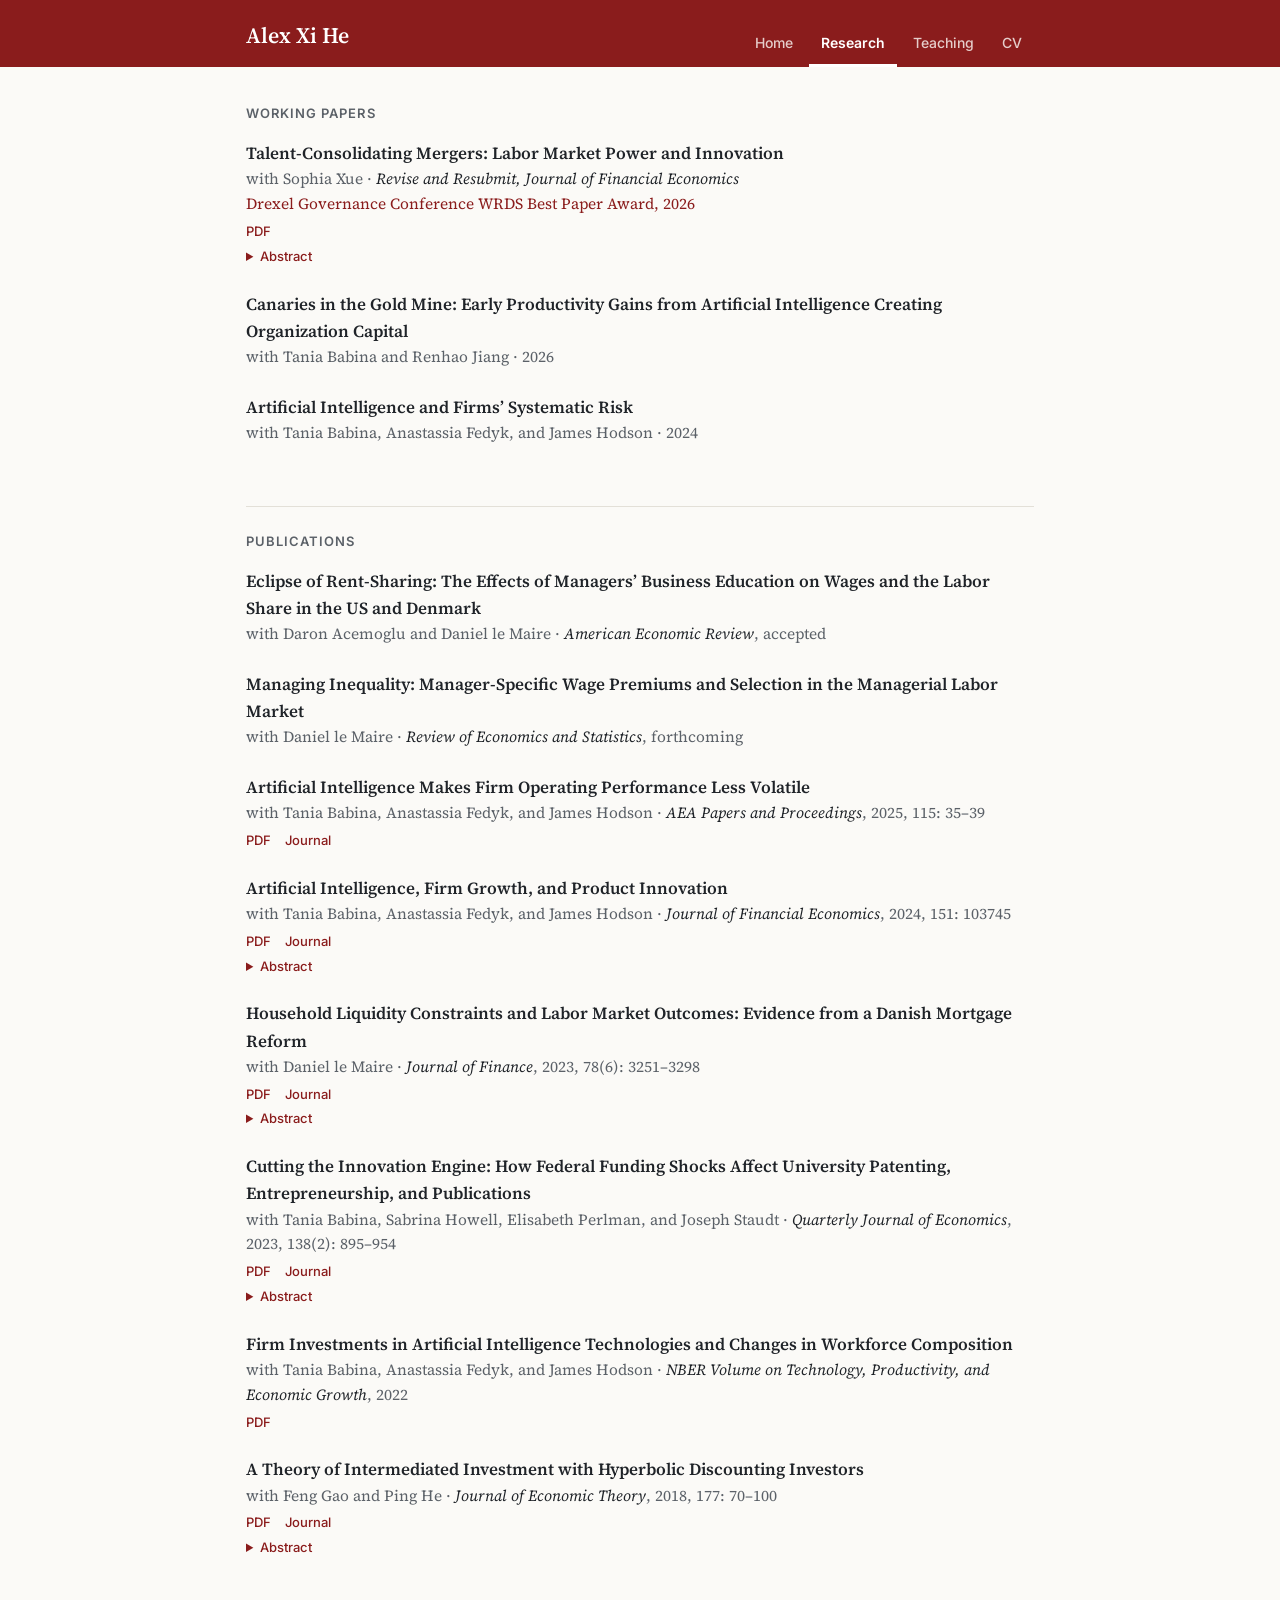
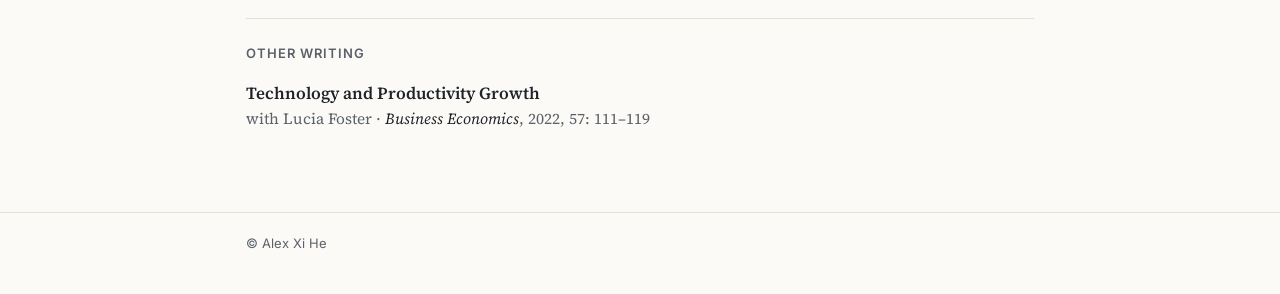
==== research.html @ 5d97be00 "Split homepage into Home, Research, and Teaching tabs Add a shared stylesheet and tab bar, a Researc" ====
<!doctype html>
<html lang="en">
<head>
<meta charset="utf-8">
<meta name="viewport" content="width=device-width, initial-scale=1">
<title>Research · Alex Xi He</title>
<meta name="description" content="Working papers and publications by Alex Xi He.">
<link rel="preconnect" href="https://fonts.googleapis.com">
<link rel="preconnect" href="https://fonts.gstatic.com" crossorigin>
<link href="https://fonts.googleapis.com/css2?family=Source+Serif+4:ital,opsz,wght@0,8..60,400;0,8..60,600;1,8..60,400&family=Inter:wght@400;500;600&display=swap" rel="stylesheet">
<link rel="stylesheet" href="style.css">
</head>
<body>

<header class="site-head">
  <div class="wrap">
    <a class="site-name" href="./">Alex Xi He</a>
    <nav class="tabs">
      <a href="./">Home</a>
      <a class="active" href="research.html">Research</a>
      <a href="teaching.html">Teaching</a>
      <a href="cv.pdf">CV</a>
    </nav>
  </div>
</header>

<main class="wrap">
  <section>
    <h2>Working Papers</h2>

    <div class="paper">
      <span class="title">Talent-Consolidating Mergers: Labor Market Power and Innovation</span>
      <div class="meta">with Sophia Xue · <span class="venue">Revise and Resubmit, Journal of Financial Economics</span></div>
      <div class="award">Drexel Governance Conference WRDS Best Paper Award, 2026</div>
      <div class="links"><a href="inventor.pdf">PDF</a></div>
      <details>
        <summary>Abstract</summary>
        <p>This paper argues that mergers and acquisitions (M&amp;As) reduce inventors’ innovation incentives and outputs by increasing firms’ labor market power and limiting the rents inventors can capture. We test this mechanism using individual-level longitudinal data from the U.S. Census Bureau. We find that, at both target and acquiring firms, inventors exposed to greater increases in labor market concentration in already concentrated labor markets produce fewer patents, earn lower wages, and exhibit reduced job mobility following mergers. In aggregate, the negative impact of increased labor market power on inventor productivity outweighs the potential benefits from innovation synergies. Overall, our findings highlight the critical role of labor market dynamics and inventor incentives in evaluating the innovation consequences of M&amp;As.</p>
      </details>
    </div>

    <div class="paper">
      <span class="title">Canaries in the Gold Mine: Early Productivity Gains from Artificial Intelligence Creating Organization Capital</span>
      <div class="meta">with Tania Babina and Renhao Jiang · 2026</div>
    </div>

    <div class="paper">
      <span class="title">Artificial Intelligence and Firms’ Systematic Risk</span>
      <div class="meta">with Tania Babina, Anastassia Fedyk, and James Hodson · 2024</div>
    </div>
  </section>

  <section>
    <h2>Publications</h2>

    <div class="paper">
      <span class="title">Eclipse of Rent-Sharing: The Effects of Managers’ Business Education on Wages and the Labor Share in the US and Denmark</span>
      <div class="meta">with Daron Acemoglu and Daniel le Maire · <span class="venue">American Economic Review</span>, accepted</div>
    </div>

    <div class="paper">
      <span class="title">Managing Inequality: Manager-Specific Wage Premiums and Selection in the Managerial Labor Market</span>
      <div class="meta">with Daniel le Maire · <span class="venue">Review of Economics and Statistics</span>, forthcoming</div>
    </div>

    <div class="paper">
      <span class="title">Artificial Intelligence Makes Firm Operating Performance Less Volatile</span>
      <div class="meta">with Tania Babina, Anastassia Fedyk, and James Hodson · <span class="venue">AEA Papers and Proceedings</span>, 2025, 115: 35–39</div>
      <div class="links"><a href="aeapp.pdf">PDF</a><a href="https://doi.org/10.1257/pandp.20251002">Journal</a></div>
    </div>

    <div class="paper">
      <span class="title">Artificial Intelligence, Firm Growth, and Product Innovation</span>
      <div class="meta">with Tania Babina, Anastassia Fedyk, and James Hodson · <span class="venue">Journal of Financial Economics</span>, 2024, 151: 103745</div>
      <div class="links"><a href="jfe.pdf">PDF</a><a href="https://doi.org/10.1016/j.jfineco.2023.103745">Journal</a></div>
      <details>
        <summary>Abstract</summary>
        <p>We study the use and economic impact of AI technologies. We propose a new measure of firm-level AI investments using employee resumes. Our measure reveals a stark increase in AI investments across sectors. AI-investing firms experience higher growth in sales, employment, and market valuations. This growth comes primarily through increased product innovation. Our results are robust to instrumenting AI investments using firms’ exposure to universities’ supply of AI graduates. AI-powered growth concentrates among larger firms and is associated with higher industry concentration. Our results highlight that new technologies like AI can contribute to growth and superstar firms through product innovation.</p>
      </details>
    </div>

    <div class="paper">
      <span class="title">Household Liquidity Constraints and Labor Market Outcomes: Evidence from a Danish Mortgage Reform</span>
      <div class="meta">with Daniel le Maire · <span class="venue">Journal of Finance</span>, 2023, 78(6): 3251–3298</div>
      <div class="links"><a href="jf.pdf">PDF</a><a href="https://doi.org/10.1111/jofi.13277">Journal</a></div>
      <details>
        <summary>Abstract</summary>
        <p>We study the causal effect of liquidity constraints on individual labor market outcomes by exploiting the 1992 mortgage reform in Denmark, which for the first time allowed homeowners to borrow against housing equity for nonhousing purposes. Following the reform, liquidity-constrained homeowners increased debt levels and had higher earnings growth and lower employment rates. The option to borrow against housing equity enabled liquidity-constrained individuals to move to high-wage jobs and invest in valuable human and physical capital. The results imply that relaxing household liquidity constraints during recessions can create better job matches, potentially increasing earnings and output in the longer run.</p>
      </details>
    </div>

    <div class="paper">
      <span class="title">Cutting the Innovation Engine: How Federal Funding Shocks Affect University Patenting, Entrepreneurship, and Publications</span>
      <div class="meta">with Tania Babina, Sabrina Howell, Elisabeth Perlman, and Joseph Staudt · <span class="venue">Quarterly Journal of Economics</span>, 2023, 138(2): 895–954</div>
      <div class="links"><a href="qje.pdf">PDF</a><a href="https://doi.org/10.1093/qje/qjac046">Journal</a></div>
      <details>
        <summary>Abstract</summary>
        <p>This article studies how federal funding affects the innovation outputs of university researchers. We link person-level research grants from 22 universities to patents, publications, and career outcomes from the U.S. Census Bureau. We focus on the effects of large, idiosyncratic, and temporary cuts to federal funding in a researcher’s preexisting narrow field of study. Using an event study design, we document that these negative federal funding shocks reduce high-tech entrepreneurship and publications but increase patenting. The lost publications tend to be higher quality and more basic, whereas the additional patents tend to be lower quality, less general, and more often privately assigned. These federal funding cuts lead to an increase in private funding, which partially compensates for the decline in federal funding. Together with evidence from industry-university contracts, the results suggest that federal funding cuts shift university research funding from federal to private sources and lead to innovation outputs that are less openly accessible and more often appropriated by corporate funders.</p>
      </details>
    </div>

    <div class="paper">
      <span class="title">Firm Investments in Artificial Intelligence Technologies and Changes in Workforce Composition</span>
      <div class="meta">with Tania Babina, Anastassia Fedyk, and James Hodson · <span class="venue">NBER Volume on Technology, Productivity, and Economic Growth</span>, 2022</div>
      <div class="links"><a href="nber.pdf">PDF</a></div>
    </div>

    <div class="paper">
      <span class="title">A Theory of Intermediated Investment with Hyperbolic Discounting Investors</span>
      <div class="meta">with Feng Gao and Ping He · <span class="venue">Journal of Economic Theory</span>, 2018, 177: 70–100</div>
      <div class="links"><a href="jet.pdf">PDF</a><a href="https://doi.org/10.1016/j.jet.2018.05.012">Journal</a></div>
      <details>
        <summary>Abstract</summary>
        <p>Financial intermediaries may reduce welfare losses caused by hyperbolic discounting investors, who may liquidate their investment prematurely when the liquidation cost is low. In a competitive equilibrium, sophisticated investors are offered contracts with perfect commitment, and first best results are achieved; naïve investors are attracted by contracts that offer seemingly attractive returns in the long run but introduce discontinuous penalties for early withdrawal. If the investor types are private information, naïve investors withdraw early and cross-subsidize sophisticated investors. When a secondary market for long-term contracts opens for trading, financial intermediaries are compelled to offer contracts that have more flexible withdrawal options with linear schemes, and the welfare of naïve investors is improved. Arbitrage-free linear contracts allow for a unique term structure for interest rates that includes a premium for naïveté. Solvency requirements may limit competition for contracts and result in positive profits; banks that have capital are able to compete more aggressively, which improves investor welfare.</p>
      </details>
    </div>
  </section>

  <section>
    <h2>Other Writing</h2>
    <div class="paper">
      <span class="title">Technology and Productivity Growth</span>
      <div class="meta">with Lucia Foster · <span class="venue">Business Economics</span>, 2022, 57: 111–119</div>
    </div>
  </section>
</main>

<footer>
  <div class="wrap">© Alex Xi He</div>
</footer>

</body>
</html>
---- style.css ----
:root {
  --bg: #fbfaf7;
  --text: #1f2328;
  --muted: #5b6168;
  --rule: #e3e0d8;
  --accent: #8a1c1c;
  --tag-bg: #f1ede4;
  --nav-bg: #8a1c1c;
  --nav-text: #f6ece9;
}
@media (prefers-color-scheme: dark) {
  :root {
    --bg: #16181b;
    --text: #e6e3dc;
    --muted: #9aa0a6;
    --rule: #2c2f34;
    --accent: #e08a7a;
    --tag-bg: #24272b;
    --nav-bg: #2a1716;
    --nav-text: #f0dcd8;
  }
}
* { box-sizing: border-box; }
html { -webkit-text-size-adjust: 100%; }
body {
  margin: 0;
  background: var(--bg);
  color: var(--text);
  font: 17px/1.6 "Source Serif 4", Georgia, serif;
}
a { color: var(--accent); text-decoration: none; }
a:hover { text-decoration: underline; }
.wrap { max-width: 820px; margin: 0 auto; padding: 0 16px; }

/* Site header and tabs */
.site-head { background: var(--nav-bg); color: var(--nav-text); }
.site-head .wrap {
  display: flex; flex-wrap: wrap; align-items: flex-end; justify-content: space-between;
  gap: 8px 24px; padding-top: 18px;
}
.site-name {
  color: #fff; font-size: 22px; font-weight: 600; padding-bottom: 14px;
}
.site-name:hover { text-decoration: none; }
.tabs { display: flex; flex-wrap: wrap; gap: 0 4px; font: 500 14px/1 Inter, system-ui, sans-serif; }
.tabs a {
  color: var(--nav-text); opacity: 0.85;
  padding: 12px 12px 14px; border-bottom: 3px solid transparent;
}
.tabs a:hover { opacity: 1; text-decoration: none; }
.tabs a.active { opacity: 1; border-bottom-color: #fff; font-weight: 600; color: #fff; }

main.wrap { padding-top: 40px; padding-bottom: 16px; }

/* Home */
.intro { display: flex; gap: 32px; align-items: flex-start; }
.intro img {
  width: 200px; height: auto; border-radius: 4px; flex-shrink: 0;
  border: 1px solid var(--rule);
}
h1 { font-size: 34px; font-weight: 600; line-height: 1.15; margin: 0 0 6px; letter-spacing: -0.01em; }
.role { margin: 0 0 16px; }
.contact { color: var(--muted); font: 14px/1.8 Inter, system-ui, sans-serif; margin-top: 20px; }
.contact div { margin: 0; }

/* Sections */
section { padding: 28px 0 8px; border-top: 1px solid var(--rule); margin-top: 28px; }
main > section:first-child { border-top: 0; padding-top: 0; margin-top: 0; }
h2 {
  font: 600 13px/1 Inter, system-ui, sans-serif;
  text-transform: uppercase; letter-spacing: 0.08em;
  color: var(--muted); margin: 0 0 20px;
}
h3 { font-size: 17px; font-weight: 600; margin: 0 0 6px; }

/* Papers */
.paper { margin: 0 0 24px; }
.paper .title { font-weight: 600; }
.paper .meta { color: var(--muted); font-size: 15.5px; }
.paper .venue { font-style: italic; color: var(--text); }
.paper .award { color: var(--accent); font-size: 15.5px; }
.links { margin-top: 4px; font: 500 13px/1.6 Inter, system-ui, sans-serif; display: flex; flex-wrap: wrap; gap: 4px 14px; }
details { margin-top: 4px; }
summary {
  cursor: pointer; color: var(--accent); width: fit-content;
  font: 500 13px/1.6 Inter, system-ui, sans-serif;
}
details p { margin: 8px 0 0; font-size: 15.5px; color: var(--text); border-left: 2px solid var(--rule); padding-left: 14px; }

.tag {
  display: inline-block; margin-left: 6px; padding: 1px 8px;
  border-radius: 999px; background: var(--tag-bg); color: var(--muted);
  font: 500 12px/1.6 Inter, system-ui, sans-serif; vertical-align: 2px;
}
ul.plain { list-style: none; padding: 0; margin: 0 0 20px; }
ul.plain li { margin: 0 0 6px; }
.muted { color: var(--muted); }

footer {
  border-top: 1px solid var(--rule); margin-top: 32px; padding: 20px 0 40px;
  color: var(--muted); font: 13px/1.6 Inter, system-ui, sans-serif;
}

@media (max-width: 600px) {
  body { font-size: 16px; }
  .intro { flex-direction: column; gap: 20px; }
  .intro img { width: 150px; }
  h1 { font-size: 28px; }
  .tabs a { padding: 10px 8px 12px; }
  main.wrap { padding-top: 28px; }
}
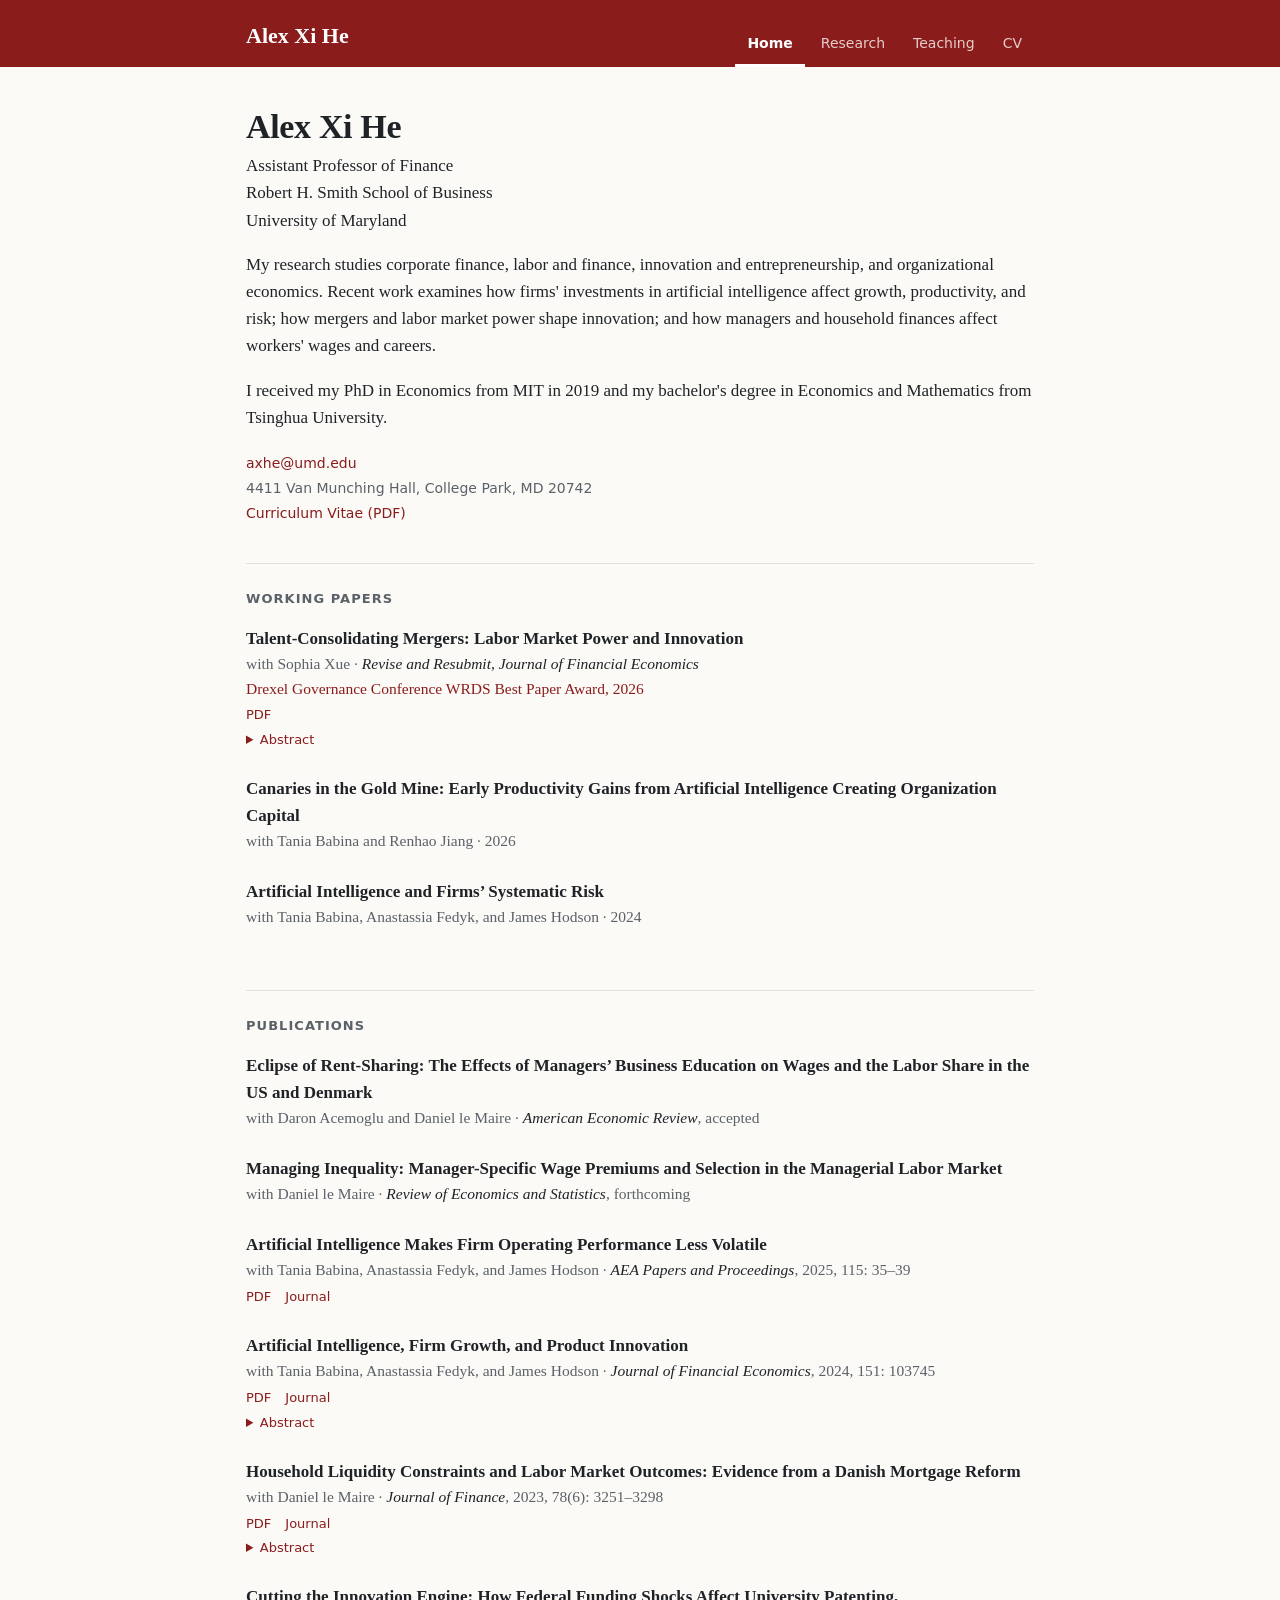
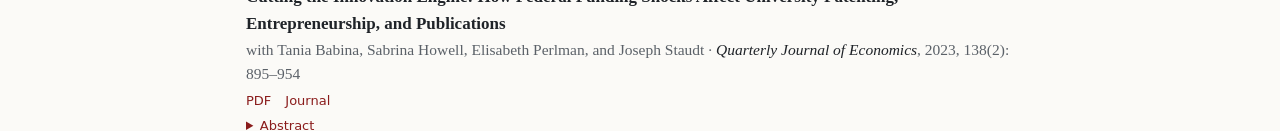
==== commit 3006f22d: "Put all sections on one scrolling home page Merge Research and Teaching into index.html, turn the ta" ====
--- a/research.html
+++ b/research.html
@@ -2,132 +2,9 @@
 <html lang="en">
 <head>
 <meta charset="utf-8">
-<meta name="viewport" content="width=device-width, initial-scale=1">
 <title>Research · Alex Xi He</title>
-<meta name="description" content="Working papers and publications by Alex Xi He.">
-<link rel="preconnect" href="https://fonts.googleapis.com">
-<link rel="preconnect" href="https://fonts.gstatic.com" crossorigin>
-<link href="https://fonts.googleapis.com/css2?family=Source+Serif+4:ital,opsz,wght@0,8..60,400;0,8..60,600;1,8..60,400&family=Inter:wght@400;500;600&display=swap" rel="stylesheet">
-<link rel="stylesheet" href="style.css">
+<meta http-equiv="refresh" content="0; url=./#research">
+<link rel="canonical" href="./#research">
 </head>
-<body>
-
-<header class="site-head">
-  <div class="wrap">
-    <a class="site-name" href="./">Alex Xi He</a>
-    <nav class="tabs">
-      <a href="./">Home</a>
-      <a class="active" href="research.html">Research</a>
-      <a href="teaching.html">Teaching</a>
-      <a href="cv.pdf">CV</a>
-    </nav>
-  </div>
-</header>
-
-<main class="wrap">
-  <section>
-    <h2>Working Papers</h2>
-
-    <div class="paper">
-      <span class="title">Talent-Consolidating Mergers: Labor Market Power and Innovation</span>
-      <div class="meta">with Sophia Xue · <span class="venue">Revise and Resubmit, Journal of Financial Economics</span></div>
-      <div class="award">Drexel Governance Conference WRDS Best Paper Award, 2026</div>
-      <div class="links"><a href="inventor.pdf">PDF</a></div>
-      <details>
-        <summary>Abstract</summary>
-        <p>This paper argues that mergers and acquisitions (M&amp;As) reduce inventors’ innovation incentives and outputs by increasing firms’ labor market power and limiting the rents inventors can capture. We test this mechanism using individual-level longitudinal data from the U.S. Census Bureau. We find that, at both target and acquiring firms, inventors exposed to greater increases in labor market concentration in already concentrated labor markets produce fewer patents, earn lower wages, and exhibit reduced job mobility following mergers. In aggregate, the negative impact of increased labor market power on inventor productivity outweighs the potential benefits from innovation synergies. Overall, our findings highlight the critical role of labor market dynamics and inventor incentives in evaluating the innovation consequences of M&amp;As.</p>
-      </details>
-    </div>
-
-    <div class="paper">
-      <span class="title">Canaries in the Gold Mine: Early Productivity Gains from Artificial Intelligence Creating Organization Capital</span>
-      <div class="meta">with Tania Babina and Renhao Jiang · 2026</div>
-    </div>
-
-    <div class="paper">
-      <span class="title">Artificial Intelligence and Firms’ Systematic Risk</span>
-      <div class="meta">with Tania Babina, Anastassia Fedyk, and James Hodson · 2024</div>
-    </div>
-  </section>
-
-  <section>
-    <h2>Publications</h2>
-
-    <div class="paper">
-      <span class="title">Eclipse of Rent-Sharing: The Effects of Managers’ Business Education on Wages and the Labor Share in the US and Denmark</span>
-      <div class="meta">with Daron Acemoglu and Daniel le Maire · <span class="venue">American Economic Review</span>, accepted</div>
-    </div>
-
-    <div class="paper">
-      <span class="title">Managing Inequality: Manager-Specific Wage Premiums and Selection in the Managerial Labor Market</span>
-      <div class="meta">with Daniel le Maire · <span class="venue">Review of Economics and Statistics</span>, forthcoming</div>
-    </div>
-
-    <div class="paper">
-      <span class="title">Artificial Intelligence Makes Firm Operating Performance Less Volatile</span>
-      <div class="meta">with Tania Babina, Anastassia Fedyk, and James Hodson · <span class="venue">AEA Papers and Proceedings</span>, 2025, 115: 35–39</div>
-      <div class="links"><a href="aeapp.pdf">PDF</a><a href="https://doi.org/10.1257/pandp.20251002">Journal</a></div>
-    </div>
-
-    <div class="paper">
-      <span class="title">Artificial Intelligence, Firm Growth, and Product Innovation</span>
-      <div class="meta">with Tania Babina, Anastassia Fedyk, and James Hodson · <span class="venue">Journal of Financial Economics</span>, 2024, 151: 103745</div>
-      <div class="links"><a href="jfe.pdf">PDF</a><a href="https://doi.org/10.1016/j.jfineco.2023.103745">Journal</a></div>
-      <details>
-        <summary>Abstract</summary>
-        <p>We study the use and economic impact of AI technologies. We propose a new measure of firm-level AI investments using employee resumes. Our measure reveals a stark increase in AI investments across sectors. AI-investing firms experience higher growth in sales, employment, and market valuations. This growth comes primarily through increased product innovation. Our results are robust to instrumenting AI investments using firms’ exposure to universities’ supply of AI graduates. AI-powered growth concentrates among larger firms and is associated with higher industry concentration. Our results highlight that new technologies like AI can contribute to growth and superstar firms through product innovation.</p>
-      </details>
-    </div>
-
-    <div class="paper">
-      <span class="title">Household Liquidity Constraints and Labor Market Outcomes: Evidence from a Danish Mortgage Reform</span>
-      <div class="meta">with Daniel le Maire · <span class="venue">Journal of Finance</span>, 2023, 78(6): 3251–3298</div>
-      <div class="links"><a href="jf.pdf">PDF</a><a href="https://doi.org/10.1111/jofi.13277">Journal</a></div>
-      <details>
-        <summary>Abstract</summary>
-        <p>We study the causal effect of liquidity constraints on individual labor market outcomes by exploiting the 1992 mortgage reform in Denmark, which for the first time allowed homeowners to borrow against housing equity for nonhousing purposes. Following the reform, liquidity-constrained homeowners increased debt levels and had higher earnings growth and lower employment rates. The option to borrow against housing equity enabled liquidity-constrained individuals to move to high-wage jobs and invest in valuable human and physical capital. The results imply that relaxing household liquidity constraints during recessions can create better job matches, potentially increasing earnings and output in the longer run.</p>
-      </details>
-    </div>
-
-    <div class="paper">
-      <span class="title">Cutting the Innovation Engine: How Federal Funding Shocks Affect University Patenting, Entrepreneurship, and Publications</span>
-      <div class="meta">with Tania Babina, Sabrina Howell, Elisabeth Perlman, and Joseph Staudt · <span class="venue">Quarterly Journal of Economics</span>, 2023, 138(2): 895–954</div>
-      <div class="links"><a href="qje.pdf">PDF</a><a href="https://doi.org/10.1093/qje/qjac046">Journal</a></div>
-      <details>
-        <summary>Abstract</summary>
-        <p>This article studies how federal funding affects the innovation outputs of university researchers. We link person-level research grants from 22 universities to patents, publications, and career outcomes from the U.S. Census Bureau. We focus on the effects of large, idiosyncratic, and temporary cuts to federal funding in a researcher’s preexisting narrow field of study. Using an event study design, we document that these negative federal funding shocks reduce high-tech entrepreneurship and publications but increase patenting. The lost publications tend to be higher quality and more basic, whereas the additional patents tend to be lower quality, less general, and more often privately assigned. These federal funding cuts lead to an increase in private funding, which partially compensates for the decline in federal funding. Together with evidence from industry-university contracts, the results suggest that federal funding cuts shift university research funding from federal to private sources and lead to innovation outputs that are less openly accessible and more often appropriated by corporate funders.</p>
-      </details>
-    </div>
-
-    <div class="paper">
-      <span class="title">Firm Investments in Artificial Intelligence Technologies and Changes in Workforce Composition</span>
-      <div class="meta">with Tania Babina, Anastassia Fedyk, and James Hodson · <span class="venue">NBER Volume on Technology, Productivity, and Economic Growth</span>, 2022</div>
-      <div class="links"><a href="nber.pdf">PDF</a></div>
-    </div>
-
-    <div class="paper">
-      <span class="title">A Theory of Intermediated Investment with Hyperbolic Discounting Investors</span>
-      <div class="meta">with Feng Gao and Ping He · <span class="venue">Journal of Economic Theory</span>, 2018, 177: 70–100</div>
-      <div class="links"><a href="jet.pdf">PDF</a><a href="https://doi.org/10.1016/j.jet.2018.05.012">Journal</a></div>
-      <details>
-        <summary>Abstract</summary>
-        <p>Financial intermediaries may reduce welfare losses caused by hyperbolic discounting investors, who may liquidate their investment prematurely when the liquidation cost is low. In a competitive equilibrium, sophisticated investors are offered contracts with perfect commitment, and first best results are achieved; naïve investors are attracted by contracts that offer seemingly attractive returns in the long run but introduce discontinuous penalties for early withdrawal. If the investor types are private information, naïve investors withdraw early and cross-subsidize sophisticated investors. When a secondary market for long-term contracts opens for trading, financial intermediaries are compelled to offer contracts that have more flexible withdrawal options with linear schemes, and the welfare of naïve investors is improved. Arbitrage-free linear contracts allow for a unique term structure for interest rates that includes a premium for naïveté. Solvency requirements may limit competition for contracts and result in positive profits; banks that have capital are able to compete more aggressively, which improves investor welfare.</p>
-      </details>
-    </div>
-  </section>
-
-  <section>
-    <h2>Other Writing</h2>
-    <div class="paper">
-      <span class="title">Technology and Productivity Growth</span>
-      <div class="meta">with Lucia Foster · <span class="venue">Business Economics</span>, 2022, 57: 111–119</div>
-    </div>
-  </section>
-</main>
-
-<footer>
-  <div class="wrap">© Alex Xi He</div>
-</footer>
-
-</body>
+<body><a href="./#research">Research</a></body>
 </html>
